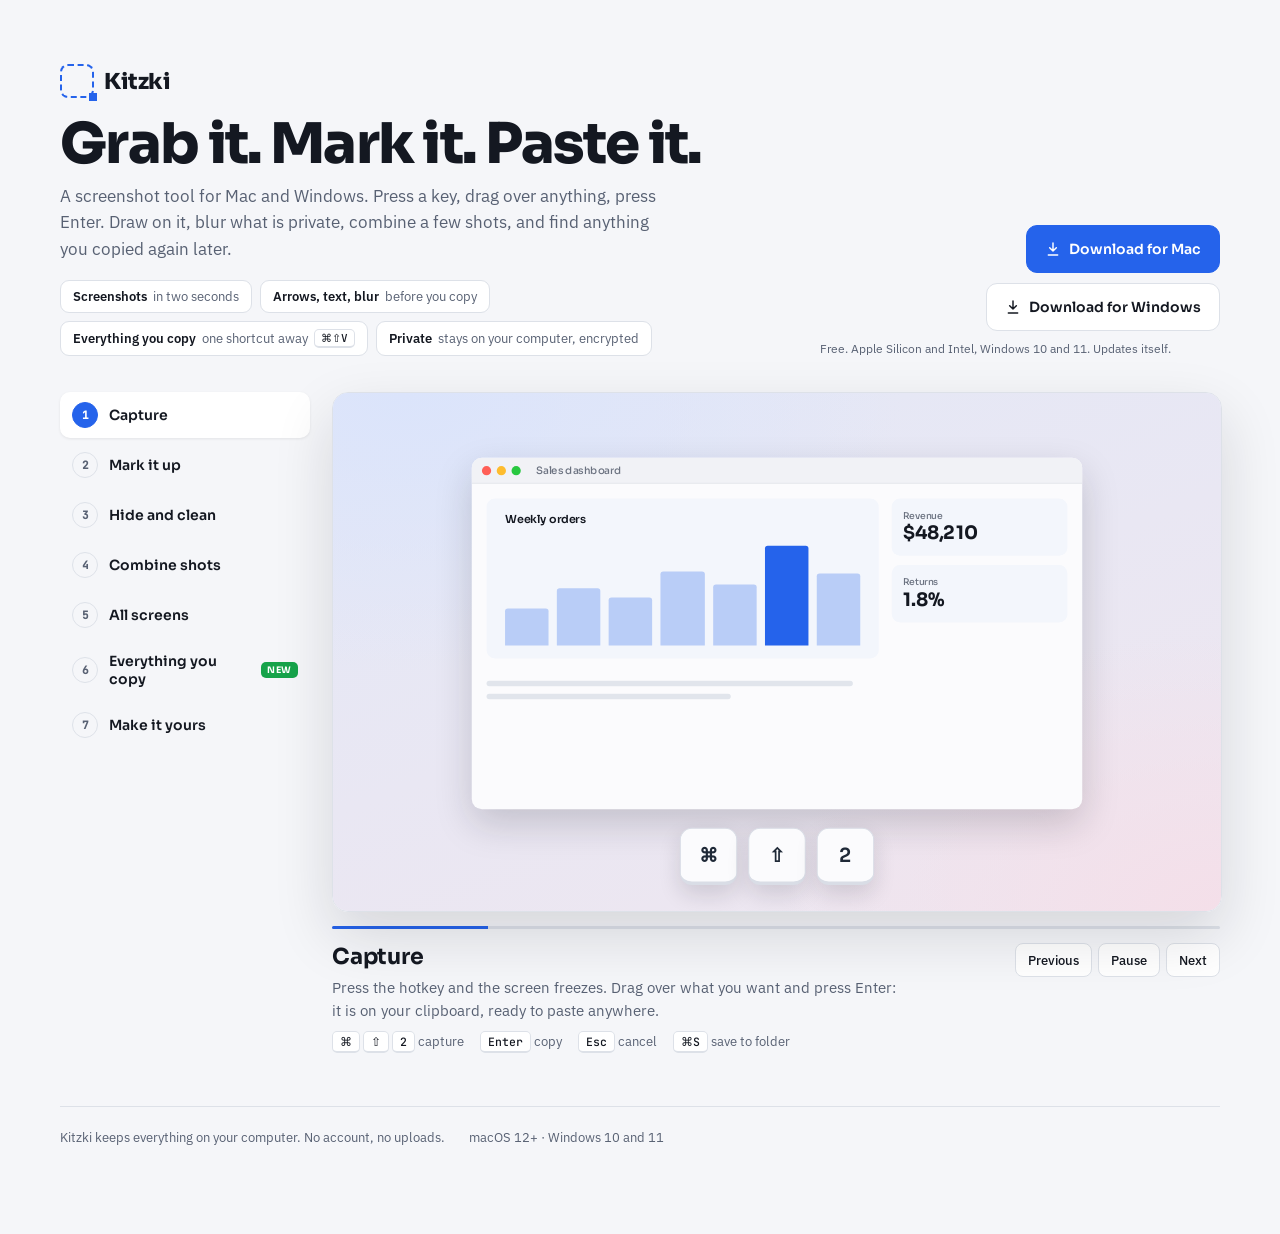
==== docs/index.html @ f32c1382 "Update website" ====
<!doctype html>
<html lang="en">
  <head>
    <meta charset="UTF-8" />
    <meta name="viewport" content="width=device-width, initial-scale=1.0" />
    <title>Kitzki: grab it, mark it, paste it</title>
    <meta name="description" content="Kitzki is a screenshot tool for Mac and Windows: capture, mark up, blur, combine shots, and find anything you copied again." />
    <script type="module" crossorigin src="./assets/index-BuE6RGwB.js"></script>
    <link rel="stylesheet" crossorigin href="./assets/index-BGm9SeFC.css">
  </head>
  <body>


<div class="wrap">
  <div class="closebar app-only"><button type="button" id="close">Close</button></div>
  <section class="hero">
    <div>
      <div class="brand"><i aria-hidden="true"></i>Kitzki</div>
      <h1>Grab it. Mark it. Paste it.</h1>
      <p class="lede">A screenshot tool for Mac and Windows. Press a key, drag over anything, press Enter. Draw on it, blur what is private, combine a few shots, and find anything you copied again later.</p>
      <ul class="highlights">
        <li><b>Screenshots</b> in two seconds</li>
        <li><b>Arrows, text, blur</b> before you copy</li>
        <li><b>Everything you copy</b> one shortcut away <kbd id="hlKeys"></kbd></li>
        <li><b>Private</b> stays on your computer, encrypted</li>
      </ul>
    </div>
    <div class="dl web-only">
      <a class="primary" href="https://github.com/xdarkpandax/kitzki-releases/releases/latest"><svg width="16" height="16" viewBox="0 0 24 24" fill="none" stroke="currentColor" stroke-width="2.2" stroke-linecap="round" stroke-linejoin="round" aria-hidden="true"><path d="M12 3v12M7 10l5 5 5-5M5 21h14"/></svg>Download for Mac</a>
      <a href="https://github.com/xdarkpandax/kitzki-releases/releases/latest"><svg width="16" height="16" viewBox="0 0 24 24" fill="none" stroke="currentColor" stroke-width="2.2" stroke-linecap="round" stroke-linejoin="round" aria-hidden="true"><path d="M12 3v12M7 10l5 5 5-5M5 21h14"/></svg>Download for Windows</a>
      <small>Free. Apple Silicon and Intel, Windows 10 and 11. Updates itself.</small>
    </div>
  </section>

  <div class="whatsnew" id="whatsnew" role="region" aria-label="What's new">
    <span class="badge">NEW</span>
    <p id="whatsnewText"><b>Kitzki now remembers everything you copy.</b> Text, links, images and files are one shortcut away. Watch how below, then try it.</p>
    <button type="button" class="primary" id="tryClips">Try it now</button>
    <button type="button" id="gotIt">Got it</button>
  </div>

  <section class="tour" aria-label="Kitzki tour">
    <nav class="chapters" id="chapters" aria-label="Chapters"></nav>
    <div class="viewer">
      <div class="fit" id="fit" data-w="960" data-h="560"><div class="natural"><div class="stage" id="stage" role="img" aria-label="Animated demonstration"></div></div></div>
      <div class="progress" aria-hidden="true"><i id="prog"></i></div>
      <div class="about">
        <div><h2 id="title"></h2><p id="desc"></p></div>
        <div class="playbar"><button type="button" class="pbtn" id="prev">Previous</button><button type="button" class="pbtn" id="pause">Pause</button><button type="button" class="pbtn" id="next">Next</button></div>
        <div class="keys" id="keys"></div>
      </div>
    </div>
  </section>

  <footer class="foot"><span>Kitzki keeps everything on your computer. No account, no uploads.</span><span>macOS 12+ · Windows 10 and 11</span></footer>
</div>
  </body>
</html>
---- docs/assets/index-BGm9SeFC.css ----
@font-face{font-family:Sora;font-style:normal;font-display:swap;font-weight:500;src:url(./sora-latin-500-normal-01eiPEn0.woff2)format("woff2"),url(./sora-latin-500-normal-w58xtEt9.woff)format("woff")}@font-face{font-family:Sora;font-style:normal;font-display:swap;font-weight:600;src:url(./sora-latin-600-normal-Cdg4DaK0.woff2)format("woff2"),url(./sora-latin-600-normal-1_7fyUAY.woff)format("woff")}@font-face{font-family:Sora;font-style:normal;font-display:swap;font-weight:700;src:url(./sora-latin-700-normal-9waGdLWo.woff2)format("woff2"),url(./sora-latin-700-normal-BKPfQAnC.woff)format("woff")}@font-face{font-family:Sora;font-style:normal;font-display:swap;font-weight:800;src:url(./sora-latin-800-normal-2tKLL3qT.woff2)format("woff2"),url(./sora-latin-800-normal-c3Huklug.woff)format("woff")}@font-face{font-family:IBM Plex Sans;font-style:normal;font-display:swap;font-weight:400;src:url(./ibm-plex-sans-latin-400-normal-CDDApCn2.woff2)format("woff2"),url(./ibm-plex-sans-latin-400-normal-CYLoc0-x.woff)format("woff")}@font-face{font-family:IBM Plex Sans;font-style:normal;font-display:swap;font-weight:500;src:url(./ibm-plex-sans-latin-500-normal-6ng42L7E.woff2)format("woff2"),url(./ibm-plex-sans-latin-500-normal-BgVn5rGT.woff)format("woff")}@font-face{font-family:IBM Plex Sans;font-style:normal;font-display:swap;font-weight:600;src:url(./ibm-plex-sans-latin-600-normal-CuJfVYMP.woff2)format("woff2"),url(./ibm-plex-sans-latin-600-normal-Cu4Hd6ag.woff)format("woff")}@font-face{font-family:JetBrains Mono;font-style:normal;font-display:swap;font-weight:500;src:url(./jetbrains-mono-latin-500-normal-BWZEU5yA.woff2)format("woff2"),url(./jetbrains-mono-latin-500-normal-CJOVTJB7.woff)format("woff")}:root{--bg:#f5f6f9;--ink:#141821;--muted:#586173;--line:#dde1e8;--card:#fff;--acc:#2563eb;--acc-ink:#fff;font-family:IBM Plex Sans,system-ui,sans-serif}@media (prefers-color-scheme:dark){:root:not([data-theme=light]){--bg:#111317;--ink:#eef0f4;--muted:#9aa3b2;--line:#2a2f38;--card:#1a1d23;--acc:#4c8dff;--acc-ink:#0b1020;--lightningcss-light: ;--lightningcss-dark:initial;color-scheme:dark}}:root[data-theme=dark]{--bg:#111317;--ink:#eef0f4;--muted:#9aa3b2;--line:#2a2f38;--card:#1a1d23;--acc:#4c8dff;--acc-ink:#0b1020;--lightningcss-light: ;--lightningcss-dark:initial;color-scheme:dark}body{background:var(--bg);color:var(--ink);padding:0 20px 80px}.wrap{max-width:1160px;margin:0 auto}.hero{grid-template-columns:minmax(0,1fr) minmax(0,400px);align-items:end;gap:24px;padding:56px 0 36px;display:grid}@media (width<=760px){.hero{grid-template-columns:1fr}}.brand{letter-spacing:-.02em;align-items:center;gap:10px;font:800 22px Sora,sans-serif;display:flex}.brand i{border:2.5px dashed var(--acc);border-radius:8px;width:30px;height:30px;position:relative}.brand i:after{content:"";background:var(--acc);width:8px;height:8px;position:absolute;bottom:-5px;right:-5px}h1{letter-spacing:-.03em;text-wrap:balance;margin:18px 0 10px;font:800 clamp(34px,5vw,56px)/1.02 Sora,sans-serif}.lede{max-width:60ch;color:var(--muted);margin:0;font-size:17px;line-height:1.55}.highlights{flex-wrap:wrap;gap:8px;margin:18px 0 0;padding:0;list-style:none;display:flex}.highlights li{background:var(--card);border:1px solid var(--line);color:var(--muted);border-radius:9px;align-items:center;gap:6px;padding:7px 12px;font-size:13px;display:flex}.highlights b{color:var(--ink);font-weight:600}.highlights kbd{border:1px solid var(--line);color:var(--ink);border-bottom-width:2px;border-radius:5px;padding:1px 6px;font:500 11px JetBrains Mono,monospace}.dl{flex-wrap:wrap;justify-content:flex-end;gap:10px;display:flex}@media (width<=760px){.dl{justify-content:flex-start}}.dl a{border:1px solid var(--line);height:46px;color:var(--ink);background:var(--card);border-radius:11px;align-items:center;gap:8px;padding:0 18px;font:600 14px Sora,sans-serif;text-decoration:none;display:flex}.dl a.primary{background:var(--acc);border-color:var(--acc);color:var(--acc-ink)}.dl a:focus-visible,.chap:focus-visible,.pbtn:focus-visible{outline:3px solid var(--acc);outline-offset:2px}.dl small{width:100%;color:var(--muted);font-size:12px;display:block}.tour{grid-template-columns:250px minmax(0,1fr);align-items:start;gap:22px;display:grid}@media (width<=860px){.tour{grid-template-columns:1fr}}.chapters{flex-direction:column;gap:4px;display:flex;position:sticky;top:16px}@media (width<=860px){.chapters{flex-direction:row;padding-bottom:4px;position:static;overflow-x:auto}}.chap{color:var(--ink);text-align:left;cursor:pointer;background:0 0;border:0;border-radius:10px;flex-shrink:0;align-items:center;gap:11px;padding:10px 12px;font:600 14px Sora,sans-serif;display:flex}.chap .n{border:1px solid var(--line);width:24px;height:24px;color:var(--muted);border-radius:50%;flex-shrink:0;justify-content:center;align-items:center;font:600 11px JetBrains Mono,monospace;display:flex}.chap[aria-current=true]{background:var(--card);box-shadow:0 1px 3px #00000014}.chap[aria-current=true] .n{background:var(--acc);border-color:var(--acc);color:var(--acc-ink)}.chap .new{letter-spacing:.06em;color:#fff;background:#16a34a;border-radius:5px;margin-left:auto;padding:2px 6px;font:700 9px Sora,sans-serif}.viewer{flex-direction:column;gap:14px;min-width:0;display:flex}.fit{border:1px solid var(--line);border-radius:16px;width:100%;position:relative;overflow:hidden;box-shadow:0 24px 60px #14182124}.natural{transform-origin:0 0;position:absolute;top:0;left:0}.natural *{box-sizing:border-box}.about{grid-template-columns:minmax(0,1fr) auto;align-items:start;gap:10px 20px;display:grid}.about h2{letter-spacing:-.01em;margin:0;font:700 22px Sora,sans-serif}.about p{color:var(--muted);max-width:64ch;margin:6px 0 0;font-size:15px;line-height:1.55}.about .keys{color:var(--muted);flex-wrap:wrap;grid-column:1/-1;gap:8px 16px;font-size:13px;display:flex}.about kbd{border:1px solid var(--line);background:var(--card);color:var(--ink);border-bottom-width:2px;border-radius:5px;padding:2px 7px;font:500 11.5px JetBrains Mono,monospace}.playbar{gap:6px;display:flex}.pbtn{border:1px solid var(--line);background:var(--card);height:34px;color:var(--ink);cursor:pointer;border-radius:8px;padding:0 12px;font:500 13px IBM Plex Sans,sans-serif}.progress{background:var(--line);border-radius:2px;height:3px;overflow:hidden}.progress i{background:var(--acc);width:0;height:100%;display:block}.foot{border-top:1px solid var(--line);color:var(--muted);flex-wrap:wrap;gap:8px 24px;margin-top:56px;padding-top:22px;font-size:13px;display:flex}.stage{color:#141821;background:radial-gradient(900px 500px at 8% 0,#dbe4fb,#0000 60%),radial-gradient(800px 500px at 100% 100%,#f4dfe9,#0000 60%),linear-gradient(160deg,#e3e8f7,#efe6ef);width:960px;height:560px;font-family:Sora,sans-serif;position:relative;overflow:hidden}.cap{color:#fff;white-space:nowrap;opacity:0;z-index:60;background:#141821d6;border-radius:18px;align-items:center;gap:7px;padding:8px 16px;font:500 13.5px Sora,sans-serif;transition:opacity .3s,transform .3s;display:flex;position:absolute;top:18px;left:50%;transform:translate(-50%,-6px)}.cap.on{opacity:1;transform:translate(-50%)}.cap kbd{background:#ffffff29;border:1px solid #ffffff40;border-radius:5px;padding:2px 7px;font:600 11.5px Sora,sans-serif}.el{transition:opacity .35s,transform .45s cubic-bezier(.2,.9,.2,1),left .6s cubic-bezier(.3,.1,.2,1),top .6s cubic-bezier(.3,.1,.2,1),width .6s cubic-bezier(.3,.1,.2,1),height .6s cubic-bezier(.3,.1,.2,1),background .4s,filter .4s;position:absolute}.hidden{opacity:0;pointer-events:none}.win{background:#fbfbfd;border-radius:11px;overflow:hidden;box-shadow:0 16px 40px #1418212e}.win .tb{color:#6b7280;background:#f1f2f6;border-bottom:1px solid #e4e6ec;align-items:center;gap:6px;height:28px;padding:0 11px;font:500 11px Sora,sans-serif;display:flex}.win .tb i{border-radius:50%;width:10px;height:10px}.dim{background:#12161f6b;inset:0}.sel{border:1.5px solid #fff;box-shadow:0 0 0 9999px #12161f6b}.sel .rd{color:#fff;white-space:nowrap;background:#000000bf;border-radius:4px;margin-bottom:5px;padding:2px 6px;font:500 10.5px JetBrains Mono,monospace;position:absolute;bottom:100%;left:-1px}.tools{background:#1f1f1f;border-radius:8px;gap:2px;padding:4px;display:flex;box-shadow:0 6px 18px #00000059}.tools b{color:#e8e8e8;border-radius:5px;justify-content:center;align-items:center;width:26px;height:26px;display:flex}.tools b.on{color:#fff;background:#0a84ff}.tools b.add{color:#fff;background:#0a84ff;gap:4px;width:auto;padding:0 8px;font:600 10.5px Sora,sans-serif}.tools .sp{background:#3a3a3a;width:1px;margin:4px 3px}.keycaps{gap:12px;display:flex}.keycaps span{color:#1f2937;background:#fbfbfd;border:1px solid #d9dde6;border-bottom-width:4px;border-radius:13px;justify-content:center;align-items:center;min-width:62px;height:62px;padding:0 14px;font:600 21px Sora,sans-serif;transition:transform .12s,border-bottom-width .12s;display:flex;box-shadow:0 10px 24px #14182124}.keycaps.down span{border-bottom-width:1px;transform:translateY(3px)}.toast{color:#fff;white-space:nowrap;background:#141821;border-radius:9px;padding:8px 14px;font:500 12px Sora,sans-serif}.cursor{z-index:70;filter:drop-shadow(0 2px 3px #0000004d);width:22px;height:22px;transition:opacity .2s,left .7s cubic-bezier(.3,.1,.2,1),top .7s cubic-bezier(.3,.1,.2,1)}.ripple{opacity:0;z-index:69;border:2px solid #2563eb;border-radius:50%;width:36px;height:36px;margin:-18px 0 0 -18px}.ripple.go{animation:.5s ease-out ripple}@keyframes ripple{0%{opacity:.8;transform:scale(.3)}to{opacity:0;transform:scale(1.6)}}.bar{color:#4a5261;white-space:nowrap;background:#fffffff7;border-radius:10px;align-items:center;gap:6px;padding:5px 5px 5px 11px;font:500 11px Sora,sans-serif;display:flex;box-shadow:0 8px 22px #00000038}.bar u{color:#141821;background:#fff;border:1px solid #c9cfd9;border-radius:7px;align-items:center;gap:5px;height:26px;padding:0 9px;font-weight:600;text-decoration:none;display:flex}.bar kbd{background:#f1f3f7;border:1px solid #c9cfd9;border-radius:3px;padding:1px 4px;font:500 9.5px JetBrains Mono,monospace}.draw{stroke-dasharray:400;stroke-dashoffset:400px;transition:stroke-dashoffset .8s ease-out}.draw.on{stroke-dashoffset:0}.checker{background:repeating-conic-gradient(#e7e9ee 0 25%,#f7f8fa 0 50%) 0 0/14px 14px}.chart{align-items:flex-end;gap:9px;height:120px;padding:0 20px;display:flex}.chart i{background:#b9cdf7;border-radius:3px 3px 0 0;flex:1}.chart i.hi{background:#2563eb}.line{background:#e1e5ec;border-radius:3px;height:6px;margin:8px 16px}.mon{background:#2b2d33;border-radius:10px;padding:8px}.mon .scr{background:linear-gradient(160deg,#c9d8ee,#e9e2d6);border-radius:2px;width:100%;height:100%;position:relative;overflow:hidden}.frame{opacity:0;border:2px dashed #2563eb;transition:opacity .2s;position:absolute;inset:0}.frame.on{opacity:1}.label{color:#fff;white-space:nowrap;background:#2563eb;border-radius:3px;padding:3px 7px;font:700 10px JetBrains Mono,monospace}.panel{background:#f6f7faf5;border:1px solid #1418211a;border-radius:14px;gap:10px;padding:14px;display:flex;overflow:hidden;box-shadow:0 -6px 26px #14182124}.clip{background:#fff;border:1px solid #dde1e8;border-radius:10px;flex-direction:column;flex-shrink:0;width:150px;height:130px;transition:transform .15s,box-shadow .15s,border-color .15s;display:flex;overflow:hidden}.clip.hot{border-color:#2563eb;transform:translateY(-3px);box-shadow:0 0 0 2px #2563eb}.clip .h{color:#fff;align-items:center;height:24px;padding:0 8px;font:600 9.5px Sora,sans-serif;display:flex}.clip .h em{opacity:.85;margin-left:auto;font-style:normal;font-weight:500}.clip .c{color:#141821;flex:1;padding:8px 9px;font:500 10.5px/1.45 Sora,sans-serif;overflow:hidden}.copied{color:#fff;white-space:nowrap;background:#141821;border-radius:7px;padding:4px 9px;font:600 11px Sora,sans-serif}.hl{background:#2563eb38;border-radius:3px;transition:background .3s}.fly{transition:left .7s cubic-bezier(.4,.1,.2,1),top .7s cubic-bezier(.4,.1,.2,1),transform .7s,opacity .4s}.stack{color:#141821;background:#fff;border-radius:12px;align-items:center;gap:10px;padding:10px 14px;font:500 12px Sora,sans-serif;display:flex;box-shadow:0 12px 30px #14182129}.stack b{color:#2563eb;text-align:center;min-width:18px;font:700 18px Sora,sans-serif}.setwin{color:#141821;background:#fff;border-radius:12px;flex-direction:column;gap:12px;padding:18px 20px;font:500 12.5px -apple-system,Segoe UI,sans-serif;display:flex;box-shadow:0 16px 40px #14182129}.setwin h4{letter-spacing:.07em;text-transform:uppercase;color:#6b7280;margin:0;font-size:10px}.setwin .r{grid-template-columns:150px 1fr;align-items:center;gap:10px;display:grid}.setwin .hk{text-align:center;border:1px solid #d7dbe3;border-radius:7px;justify-self:start;min-width:120px;padding:5px 12px;font-weight:600;transition:border-color .2s,color .2s}.setwin .hk.rec{color:#2563eb;border-color:#2563eb}.setwin .tg{background:#d1d5db;border-radius:10px;justify-self:start;width:34px;height:20px;transition:background .25s;position:relative}.setwin .tg:after{content:"";background:#fff;border-radius:50%;width:16px;height:16px;transition:left .25s;position:absolute;top:2px;left:2px}.setwin .tg.on{background:#2563eb}.setwin .tg.on:after{left:16px}@media (prefers-reduced-motion:reduce){.el,.cap,.draw,.cursor{transition:none}.ripple.go{animation:none}}.app-only{display:none}.in-app .app-only{display:flex}.in-app .web-only{display:none}.in-app .hero{padding-top:28px}.whatsnew{background:var(--card);border:1px solid var(--line);border-radius:12px;flex-wrap:wrap;align-items:center;gap:14px;margin-top:22px;padding:14px 16px;display:none;box-shadow:0 1px 3px #0000000f}.whatsnew.on{display:flex}.whatsnew .badge{letter-spacing:.06em;color:#fff;background:#16a34a;border-radius:5px;padding:3px 7px;font:700 10px Sora,sans-serif}.whatsnew p{min-width:240px;color:var(--muted);flex:1;margin:0;font-size:14px;line-height:1.5}.whatsnew p b{color:var(--ink)}.whatsnew button{border:1px solid var(--line);background:var(--card);height:36px;color:var(--ink);cursor:pointer;border-radius:9px;padding:0 14px;font:600 13px Sora,sans-serif}.whatsnew button.primary{background:var(--acc);border-color:var(--acc);color:var(--acc-ink)}.whatsnew button:focus-visible{outline:3px solid var(--acc);outline-offset:2px}.closebar{justify-content:flex-end}.closebar button{border:1px solid var(--line);background:var(--card);height:36px;color:var(--ink);cursor:pointer;border-radius:9px;padding:0 16px;font:600 13px Sora,sans-serif}
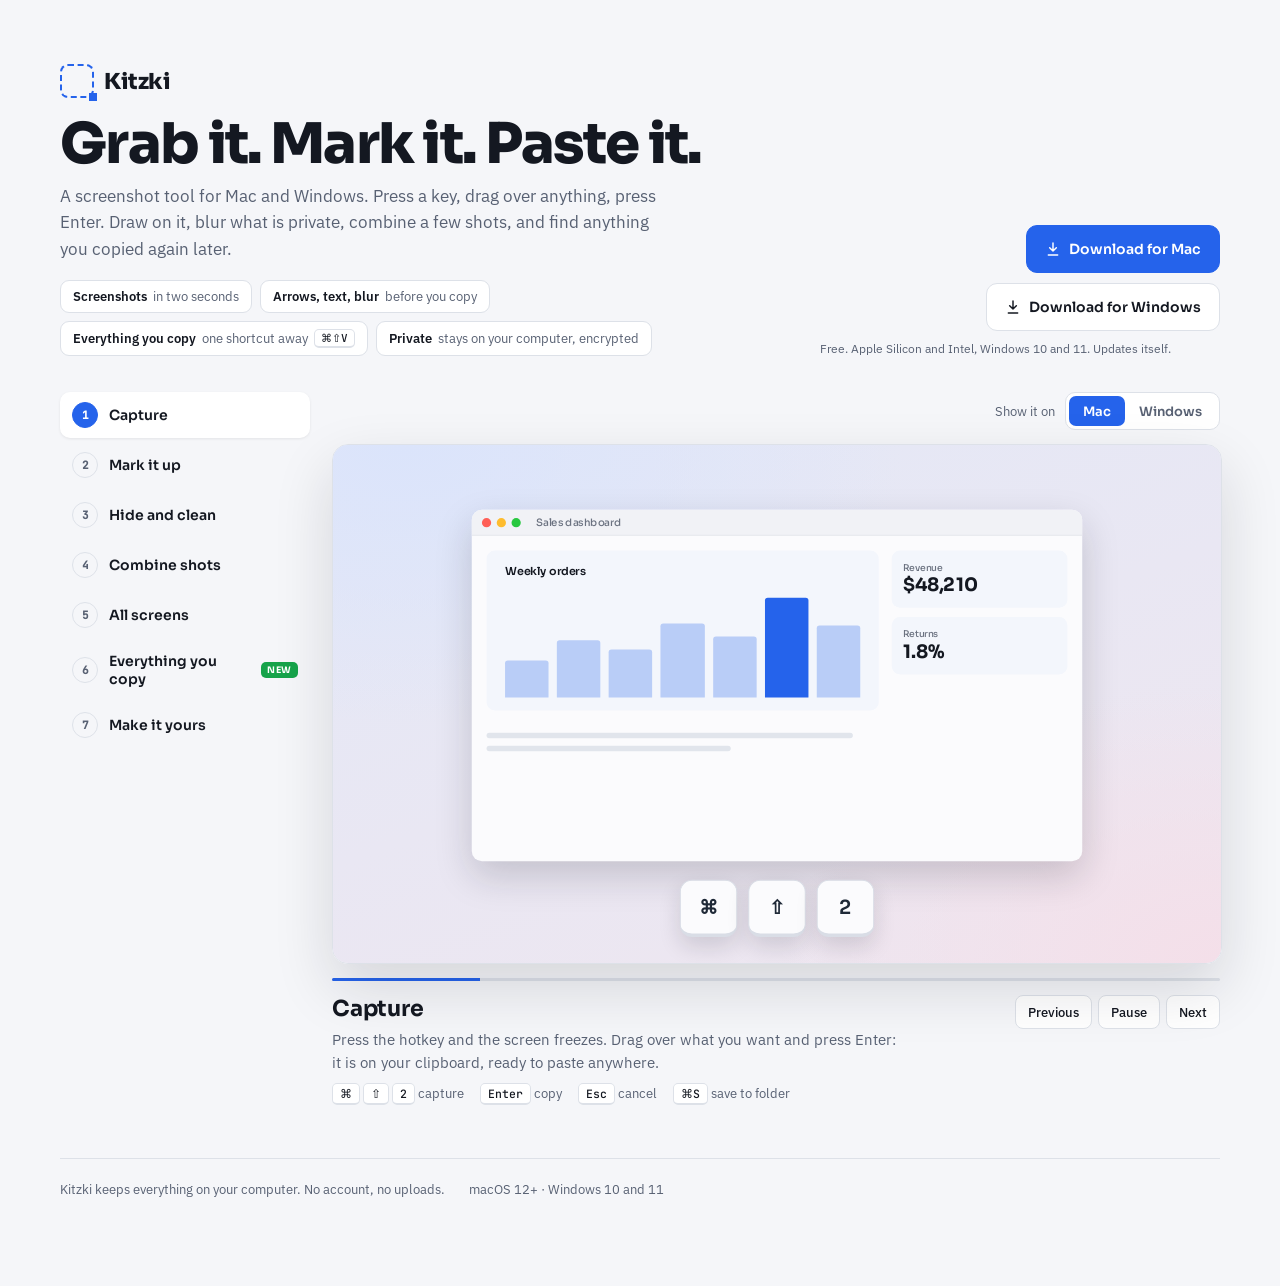
==== commit 56d59e88: "Update website" ====
--- a/docs/index.html
+++ b/docs/index.html
@@ -5,8 +5,8 @@
     <meta name="viewport" content="width=device-width, initial-scale=1.0" />
     <title>Kitzki: grab it, mark it, paste it</title>
     <meta name="description" content="Kitzki is a screenshot tool for Mac and Windows: capture, mark up, blur, combine shots, and find anything you copied again." />
-    <script type="module" crossorigin src="./assets/index-BuE6RGwB.js"></script>
-    <link rel="stylesheet" crossorigin href="./assets/index-BGm9SeFC.css">
+    <script type="module" crossorigin src="./assets/index-BVCF8UlT.js"></script>
+    <link rel="stylesheet" crossorigin href="./assets/index-CvVbhqJQ.css">
   </head>
   <body>
 
@@ -26,8 +26,8 @@
       </ul>
     </div>
     <div class="dl web-only">
-      <a class="primary" href="https://github.com/xdarkpandax/kitzki-releases/releases/latest"><svg width="16" height="16" viewBox="0 0 24 24" fill="none" stroke="currentColor" stroke-width="2.2" stroke-linecap="round" stroke-linejoin="round" aria-hidden="true"><path d="M12 3v12M7 10l5 5 5-5M5 21h14"/></svg>Download for Mac</a>
-      <a href="https://github.com/xdarkpandax/kitzki-releases/releases/latest"><svg width="16" height="16" viewBox="0 0 24 24" fill="none" stroke="currentColor" stroke-width="2.2" stroke-linecap="round" stroke-linejoin="round" aria-hidden="true"><path d="M12 3v12M7 10l5 5 5-5M5 21h14"/></svg>Download for Windows</a>
+      <a class="primary" data-os="mac" href="https://github.com/xdarkpandax/kitzki-releases/releases/latest"><svg width="16" height="16" viewBox="0 0 24 24" fill="none" stroke="currentColor" stroke-width="2.2" stroke-linecap="round" stroke-linejoin="round" aria-hidden="true"><path d="M12 3v12M7 10l5 5 5-5M5 21h14"/></svg>Download for Mac</a>
+      <a data-os="win" href="https://github.com/xdarkpandax/kitzki-releases/releases/latest"><svg width="16" height="16" viewBox="0 0 24 24" fill="none" stroke="currentColor" stroke-width="2.2" stroke-linecap="round" stroke-linejoin="round" aria-hidden="true"><path d="M12 3v12M7 10l5 5 5-5M5 21h14"/></svg>Download for Windows</a>
       <small>Free. Apple Silicon and Intel, Windows 10 and 11. Updates itself.</small>
     </div>
   </section>
@@ -42,6 +42,7 @@
   <section class="tour" aria-label="Kitzki tour">
     <nav class="chapters" id="chapters" aria-label="Chapters"></nav>
     <div class="viewer">
+      <div class="osbar"><span>Show it on</span><div class="seg" id="os" role="radiogroup" aria-label="Show shortcuts for"><button type="button" role="radio" data-os="mac">Mac</button><button type="button" role="radio" data-os="win">Windows</button></div></div>
       <div class="fit" id="fit" data-w="960" data-h="560"><div class="natural"><div class="stage" id="stage" role="img" aria-label="Animated demonstration"></div></div></div>
       <div class="progress" aria-hidden="true"><i id="prog"></i></div>
       <div class="about">
--- a/docs/assets/index-CvVbhqJQ.css
+++ b/docs/assets/index-CvVbhqJQ.css
@@ -0,0 +1 @@
+@font-face{font-family:Sora;font-style:normal;font-display:swap;font-weight:500;src:url(./sora-latin-500-normal-01eiPEn0.woff2)format("woff2"),url(./sora-latin-500-normal-w58xtEt9.woff)format("woff")}@font-face{font-family:Sora;font-style:normal;font-display:swap;font-weight:600;src:url(./sora-latin-600-normal-Cdg4DaK0.woff2)format("woff2"),url(./sora-latin-600-normal-1_7fyUAY.woff)format("woff")}@font-face{font-family:Sora;font-style:normal;font-display:swap;font-weight:700;src:url(./sora-latin-700-normal-9waGdLWo.woff2)format("woff2"),url(./sora-latin-700-normal-BKPfQAnC.woff)format("woff")}@font-face{font-family:Sora;font-style:normal;font-display:swap;font-weight:800;src:url(./sora-latin-800-normal-2tKLL3qT.woff2)format("woff2"),url(./sora-latin-800-normal-c3Huklug.woff)format("woff")}@font-face{font-family:IBM Plex Sans;font-style:normal;font-display:swap;font-weight:400;src:url(./ibm-plex-sans-latin-400-normal-CDDApCn2.woff2)format("woff2"),url(./ibm-plex-sans-latin-400-normal-CYLoc0-x.woff)format("woff")}@font-face{font-family:IBM Plex Sans;font-style:normal;font-display:swap;font-weight:500;src:url(./ibm-plex-sans-latin-500-normal-6ng42L7E.woff2)format("woff2"),url(./ibm-plex-sans-latin-500-normal-BgVn5rGT.woff)format("woff")}@font-face{font-family:IBM Plex Sans;font-style:normal;font-display:swap;font-weight:600;src:url(./ibm-plex-sans-latin-600-normal-CuJfVYMP.woff2)format("woff2"),url(./ibm-plex-sans-latin-600-normal-Cu4Hd6ag.woff)format("woff")}@font-face{font-family:JetBrains Mono;font-style:normal;font-display:swap;font-weight:500;src:url(./jetbrains-mono-latin-500-normal-BWZEU5yA.woff2)format("woff2"),url(./jetbrains-mono-latin-500-normal-CJOVTJB7.woff)format("woff")}:root{--bg:#f5f6f9;--ink:#141821;--muted:#586173;--line:#dde1e8;--card:#fff;--acc:#2563eb;--acc-ink:#fff;font-family:IBM Plex Sans,system-ui,sans-serif}@media (prefers-color-scheme:dark){:root:not([data-theme=light]){--bg:#111317;--ink:#eef0f4;--muted:#9aa3b2;--line:#2a2f38;--card:#1a1d23;--acc:#4c8dff;--acc-ink:#0b1020;--lightningcss-light: ;--lightningcss-dark:initial;color-scheme:dark}}:root[data-theme=dark]{--bg:#111317;--ink:#eef0f4;--muted:#9aa3b2;--line:#2a2f38;--card:#1a1d23;--acc:#4c8dff;--acc-ink:#0b1020;--lightningcss-light: ;--lightningcss-dark:initial;color-scheme:dark}body{background:var(--bg);color:var(--ink);padding:0 20px 80px}.wrap{max-width:1160px;margin:0 auto}.hero{grid-template-columns:minmax(0,1fr) minmax(0,400px);align-items:end;gap:24px;padding:56px 0 36px;display:grid}@media (width<=760px){.hero{grid-template-columns:1fr}}.brand{letter-spacing:-.02em;align-items:center;gap:10px;font:800 22px Sora,sans-serif;display:flex}.brand i{border:2.5px dashed var(--acc);border-radius:8px;width:30px;height:30px;position:relative}.brand i:after{content:"";background:var(--acc);width:8px;height:8px;position:absolute;bottom:-5px;right:-5px}h1{letter-spacing:-.03em;text-wrap:balance;margin:18px 0 10px;font:800 clamp(34px,5vw,56px)/1.02 Sora,sans-serif}.lede{max-width:60ch;color:var(--muted);margin:0;font-size:17px;line-height:1.55}.highlights{flex-wrap:wrap;gap:8px;margin:18px 0 0;padding:0;list-style:none;display:flex}.highlights li{background:var(--card);border:1px solid var(--line);color:var(--muted);border-radius:9px;align-items:center;gap:6px;padding:7px 12px;font-size:13px;display:flex}.highlights b{color:var(--ink);font-weight:600}.highlights kbd{border:1px solid var(--line);color:var(--ink);border-bottom-width:2px;border-radius:5px;padding:1px 6px;font:500 11px JetBrains Mono,monospace}.dl{flex-wrap:wrap;justify-content:flex-end;gap:10px;display:flex}@media (width<=760px){.dl{justify-content:flex-start}}.dl a{border:1px solid var(--line);height:46px;color:var(--ink);background:var(--card);border-radius:11px;align-items:center;gap:8px;padding:0 18px;font:600 14px Sora,sans-serif;text-decoration:none;display:flex}.dl a.primary{background:var(--acc);border-color:var(--acc);color:var(--acc-ink)}.dl a:focus-visible,.chap:focus-visible,.pbtn:focus-visible{outline:3px solid var(--acc);outline-offset:2px}.dl small{width:100%;color:var(--muted);font-size:12px;display:block}.tour{grid-template-columns:250px minmax(0,1fr);align-items:start;gap:22px;display:grid}@media (width<=860px){.tour{grid-template-columns:1fr}}.chapters{flex-direction:column;gap:4px;display:flex;position:sticky;top:16px}@media (width<=860px){.chapters{flex-direction:row;padding-bottom:4px;position:static;overflow-x:auto}}.chap{color:var(--ink);text-align:left;cursor:pointer;background:0 0;border:0;border-radius:10px;flex-shrink:0;align-items:center;gap:11px;padding:10px 12px;font:600 14px Sora,sans-serif;display:flex}.chap .n{border:1px solid var(--line);width:24px;height:24px;color:var(--muted);border-radius:50%;flex-shrink:0;justify-content:center;align-items:center;font:600 11px JetBrains Mono,monospace;display:flex}.chap[aria-current=true]{background:var(--card);box-shadow:0 1px 3px #00000014}.chap[aria-current=true] .n{background:var(--acc);border-color:var(--acc);color:var(--acc-ink)}.chap .new{letter-spacing:.06em;color:#fff;background:#16a34a;border-radius:5px;margin-left:auto;padding:2px 6px;font:700 9px Sora,sans-serif}.viewer{flex-direction:column;gap:14px;min-width:0;display:flex}.osbar{color:var(--muted);justify-content:flex-end;align-items:center;gap:10px;font-size:13px;display:flex}.seg{background:var(--card);border:1px solid var(--line);border-radius:10px;padding:3px;display:inline-flex}.seg button{height:30px;color:var(--muted);cursor:pointer;background:0 0;border:0;border-radius:7px;padding:0 14px;font:600 13px Sora,sans-serif}.seg button[aria-checked=true]{background:var(--acc);color:var(--acc-ink)}.seg button:focus-visible{outline:3px solid var(--acc);outline-offset:2px}.stage.win-os .win .tb i{display:none}.stage.win-os .win .tb:after{content:"– ▢ ✕";color:#6b7280;letter-spacing:1px;margin-left:auto;font-size:11px}.fit{border:1px solid var(--line);border-radius:16px;width:100%;position:relative;overflow:hidden;box-shadow:0 24px 60px #14182124}.natural{transform-origin:0 0;position:absolute;top:0;left:0}.natural *{box-sizing:border-box}.about{grid-template-columns:minmax(0,1fr) auto;align-items:start;gap:10px 20px;display:grid}.about h2{letter-spacing:-.01em;margin:0;font:700 22px Sora,sans-serif}.about p{color:var(--muted);max-width:64ch;margin:6px 0 0;font-size:15px;line-height:1.55}.about .keys{color:var(--muted);flex-wrap:wrap;grid-column:1/-1;gap:8px 16px;font-size:13px;display:flex}.about kbd{border:1px solid var(--line);background:var(--card);color:var(--ink);border-bottom-width:2px;border-radius:5px;padding:2px 7px;font:500 11.5px JetBrains Mono,monospace}.playbar{gap:6px;display:flex}.pbtn{border:1px solid var(--line);background:var(--card);height:34px;color:var(--ink);cursor:pointer;border-radius:8px;padding:0 12px;font:500 13px IBM Plex Sans,sans-serif}.progress{background:var(--line);border-radius:2px;height:3px;overflow:hidden}.progress i{background:var(--acc);width:0;height:100%;display:block}.foot{border-top:1px solid var(--line);color:var(--muted);flex-wrap:wrap;gap:8px 24px;margin-top:56px;padding-top:22px;font-size:13px;display:flex}.stage{color:#141821;background:radial-gradient(900px 500px at 8% 0,#dbe4fb,#0000 60%),radial-gradient(800px 500px at 100% 100%,#f4dfe9,#0000 60%),linear-gradient(160deg,#e3e8f7,#efe6ef);width:960px;height:560px;font-family:Sora,sans-serif;position:relative;overflow:hidden}.cap{color:#fff;white-space:nowrap;opacity:0;z-index:60;background:#141821d6;border-radius:18px;align-items:center;gap:7px;padding:8px 16px;font:500 13.5px Sora,sans-serif;transition:opacity .3s,transform .3s;display:flex;position:absolute;top:18px;left:50%;transform:translate(-50%,-6px)}.cap.on{opacity:1;transform:translate(-50%)}.cap kbd{background:#ffffff29;border:1px solid #ffffff40;border-radius:5px;padding:2px 7px;font:600 11.5px Sora,sans-serif}.el{transition:opacity .35s,transform .45s cubic-bezier(.2,.9,.2,1),left .6s cubic-bezier(.3,.1,.2,1),top .6s cubic-bezier(.3,.1,.2,1),width .6s cubic-bezier(.3,.1,.2,1),height .6s cubic-bezier(.3,.1,.2,1),background .4s,filter .4s;position:absolute}.hidden{opacity:0;pointer-events:none}.win{background:#fbfbfd;border-radius:11px;overflow:hidden;box-shadow:0 16px 40px #1418212e}.win .tb{color:#6b7280;background:#f1f2f6;border-bottom:1px solid #e4e6ec;align-items:center;gap:6px;height:28px;padding:0 11px;font:500 11px Sora,sans-serif;display:flex}.win .tb i{border-radius:50%;width:10px;height:10px}.dim{background:#12161f6b;inset:0}.sel{border:1.5px solid #fff;box-shadow:0 0 0 9999px #12161f6b}.sel .rd{color:#fff;white-space:nowrap;background:#000000bf;border-radius:4px;margin-bottom:5px;padding:2px 6px;font:500 10.5px JetBrains Mono,monospace;position:absolute;bottom:100%;left:-1px}.tools{background:#1f1f1f;border-radius:8px;gap:2px;padding:4px;display:flex;box-shadow:0 6px 18px #00000059}.tools b{color:#e8e8e8;border-radius:5px;justify-content:center;align-items:center;width:26px;height:26px;display:flex}.tools b.on{color:#fff;background:#0a84ff}.tools b.add{color:#fff;background:#0a84ff;gap:4px;width:auto;padding:0 8px;font:600 10.5px Sora,sans-serif}.tools .sp{background:#3a3a3a;width:1px;margin:4px 3px}.keycaps{gap:12px;display:flex}.keycaps span{color:#1f2937;background:#fbfbfd;border:1px solid #d9dde6;border-bottom-width:4px;border-radius:13px;justify-content:center;align-items:center;min-width:62px;height:62px;padding:0 14px;font:600 21px Sora,sans-serif;transition:transform .12s,border-bottom-width .12s;display:flex;box-shadow:0 10px 24px #14182124}.keycaps.down span{border-bottom-width:1px;transform:translateY(3px)}.toast{color:#fff;white-space:nowrap;background:#141821;border-radius:9px;padding:8px 14px;font:500 12px Sora,sans-serif}.cursor{z-index:70;filter:drop-shadow(0 2px 3px #0000004d);width:22px;height:22px;transition:opacity .2s,left .7s cubic-bezier(.3,.1,.2,1),top .7s cubic-bezier(.3,.1,.2,1)}.ripple{opacity:0;z-index:69;border:2px solid #2563eb;border-radius:50%;width:36px;height:36px;margin:-18px 0 0 -18px}.ripple.go{animation:.5s ease-out ripple}@keyframes ripple{0%{opacity:.8;transform:scale(.3)}to{opacity:0;transform:scale(1.6)}}.bar{color:#4a5261;white-space:nowrap;background:#fffffff7;border-radius:10px;align-items:center;gap:6px;padding:5px 5px 5px 11px;font:500 11px Sora,sans-serif;display:flex;box-shadow:0 8px 22px #00000038}.bar u{color:#141821;background:#fff;border:1px solid #c9cfd9;border-radius:7px;align-items:center;gap:5px;height:26px;padding:0 9px;font-weight:600;text-decoration:none;display:flex}.bar kbd{background:#f1f3f7;border:1px solid #c9cfd9;border-radius:3px;padding:1px 4px;font:500 9.5px JetBrains Mono,monospace}.draw{stroke-dasharray:400;stroke-dashoffset:400px;transition:stroke-dashoffset .8s ease-out}.draw.on{stroke-dashoffset:0}.checker{background:repeating-conic-gradient(#e7e9ee 0 25%,#f7f8fa 0 50%) 0 0/14px 14px}.chart{align-items:flex-end;gap:9px;height:120px;padding:0 20px;display:flex}.chart i{background:#b9cdf7;border-radius:3px 3px 0 0;flex:1}.chart i.hi{background:#2563eb}.line{background:#e1e5ec;border-radius:3px;height:6px;margin:8px 16px}.mon{background:#2b2d33;border-radius:10px;padding:8px}.mon .scr{background:linear-gradient(160deg,#c9d8ee,#e9e2d6);border-radius:2px;width:100%;height:100%;position:relative;overflow:hidden}.frame{opacity:0;border:2px dashed #2563eb;transition:opacity .2s;position:absolute;inset:0}.frame.on{opacity:1}.label{color:#fff;white-space:nowrap;background:#2563eb;border-radius:3px;padding:3px 7px;font:700 10px JetBrains Mono,monospace}.panel{background:#f6f7faf5;border:1px solid #1418211a;border-radius:14px;gap:10px;padding:14px;display:flex;overflow:hidden;box-shadow:0 -6px 26px #14182124}.clip{background:#fff;border:1px solid #dde1e8;border-radius:10px;flex-direction:column;flex-shrink:0;width:150px;height:130px;transition:transform .15s,box-shadow .15s,border-color .15s;display:flex;overflow:hidden}.clip.hot{border-color:#2563eb;transform:translateY(-3px);box-shadow:0 0 0 2px #2563eb}.clip .h{color:#fff;align-items:center;height:24px;padding:0 8px;font:600 9.5px Sora,sans-serif;display:flex}.clip .h em{opacity:.85;margin-left:auto;font-style:normal;font-weight:500}.clip .c{color:#141821;flex:1;padding:8px 9px;font:500 10.5px/1.45 Sora,sans-serif;overflow:hidden}.copied{color:#fff;white-space:nowrap;background:#141821;border-radius:7px;padding:4px 9px;font:600 11px Sora,sans-serif}.hl{background:#2563eb38;border-radius:3px;transition:background .3s}.fly{transition:left .7s cubic-bezier(.4,.1,.2,1),top .7s cubic-bezier(.4,.1,.2,1),transform .7s,opacity .4s}.stack{color:#141821;background:#fff;border-radius:12px;align-items:center;gap:10px;padding:10px 14px;font:500 12px Sora,sans-serif;display:flex;box-shadow:0 12px 30px #14182129}.stack b{color:#2563eb;text-align:center;min-width:18px;font:700 18px Sora,sans-serif}.setwin{color:#141821;background:#fff;border-radius:12px;flex-direction:column;gap:12px;padding:18px 20px;font:500 12.5px -apple-system,Segoe UI,sans-serif;display:flex;box-shadow:0 16px 40px #14182129}.setwin h4{letter-spacing:.07em;text-transform:uppercase;color:#6b7280;margin:0;font-size:10px}.setwin .r{grid-template-columns:150px 1fr;align-items:center;gap:10px;display:grid}.setwin .hk{text-align:center;border:1px solid #d7dbe3;border-radius:7px;justify-self:start;min-width:120px;padding:5px 12px;font-weight:600;transition:border-color .2s,color .2s}.setwin .hk.rec{color:#2563eb;border-color:#2563eb}.setwin .tg{background:#d1d5db;border-radius:10px;justify-self:start;width:34px;height:20px;transition:background .25s;position:relative}.setwin .tg:after{content:"";background:#fff;border-radius:50%;width:16px;height:16px;transition:left .25s;position:absolute;top:2px;left:2px}.setwin .tg.on{background:#2563eb}.setwin .tg.on:after{left:16px}@media (prefers-reduced-motion:reduce){.el,.cap,.draw,.cursor{transition:none}.ripple.go{animation:none}}.app-only{display:none}.in-app .app-only{display:flex}.in-app .web-only{display:none}.in-app .hero{padding-top:28px}.whatsnew{background:var(--card);border:1px solid var(--line);border-radius:12px;flex-wrap:wrap;align-items:center;gap:14px;margin-top:22px;padding:14px 16px;display:none;box-shadow:0 1px 3px #0000000f}.whatsnew.on{display:flex}.whatsnew .badge{letter-spacing:.06em;color:#fff;background:#16a34a;border-radius:5px;padding:3px 7px;font:700 10px Sora,sans-serif}.whatsnew p{min-width:240px;color:var(--muted);flex:1;margin:0;font-size:14px;line-height:1.5}.whatsnew p b{color:var(--ink)}.whatsnew button{border:1px solid var(--line);background:var(--card);height:36px;color:var(--ink);cursor:pointer;border-radius:9px;padding:0 14px;font:600 13px Sora,sans-serif}.whatsnew button.primary{background:var(--acc);border-color:var(--acc);color:var(--acc-ink)}.whatsnew button:focus-visible{outline:3px solid var(--acc);outline-offset:2px}.closebar{justify-content:flex-end}.closebar button{border:1px solid var(--line);background:var(--card);height:36px;color:var(--ink);cursor:pointer;border-radius:9px;padding:0 16px;font:600 13px Sora,sans-serif}
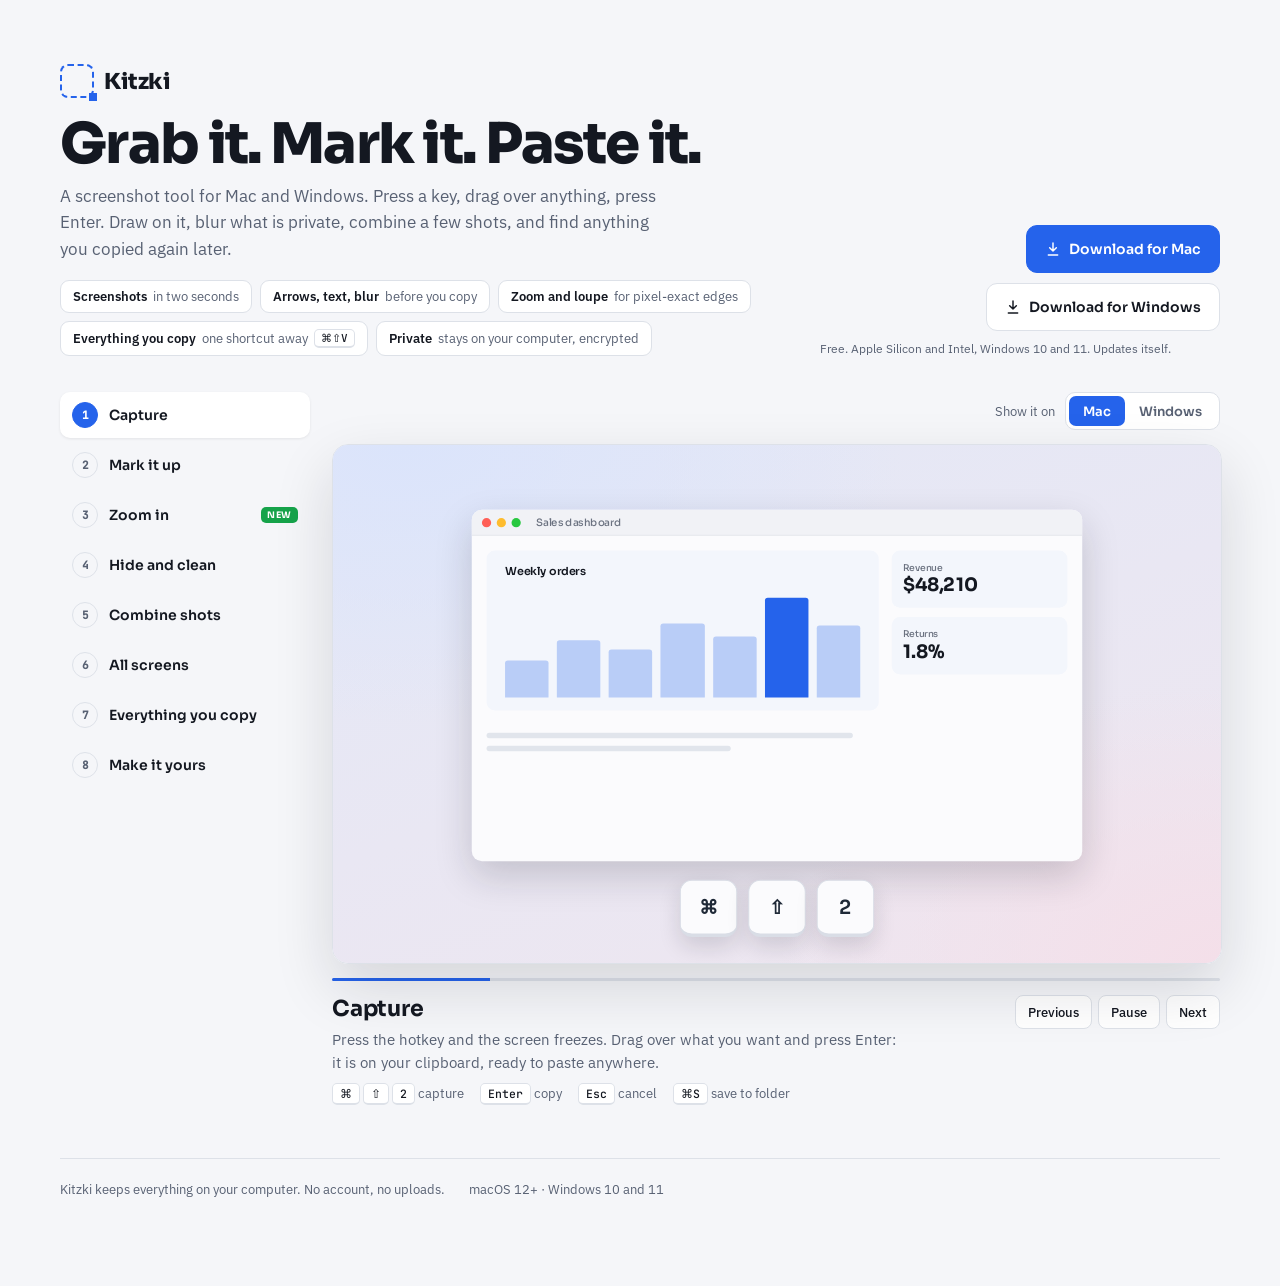
==== commit aafac039: "Update website" ====
--- a/docs/index.html
+++ b/docs/index.html
@@ -5,7 +5,7 @@
     <meta name="viewport" content="width=device-width, initial-scale=1.0" />
     <title>Kitzki: grab it, mark it, paste it</title>
     <meta name="description" content="Kitzki is a screenshot tool for Mac and Windows: capture, mark up, blur, combine shots, and find anything you copied again." />
-    <script type="module" crossorigin src="./assets/index-BVCF8UlT.js"></script>
+    <script type="module" crossorigin src="./assets/index-CZJCG5Q9.js"></script>
     <link rel="stylesheet" crossorigin href="./assets/index-CvVbhqJQ.css">
   </head>
   <body>
@@ -21,6 +21,7 @@
       <ul class="highlights">
         <li><b>Screenshots</b> in two seconds</li>
         <li><b>Arrows, text, blur</b> before you copy</li>
+        <li><b>Zoom and loupe</b> for pixel-exact edges</li>
         <li><b>Everything you copy</b> one shortcut away <kbd id="hlKeys"></kbd></li>
         <li><b>Private</b> stays on your computer, encrypted</li>
       </ul>
@@ -34,8 +35,8 @@
 
   <div class="whatsnew" id="whatsnew" role="region" aria-label="What's new">
     <span class="badge">NEW</span>
-    <p id="whatsnewText"><b>Kitzki now remembers everything you copy.</b> Text, links, images and files are one shortcut away. Watch how below, then try it.</p>
-    <button type="button" class="primary" id="tryClips">Try it now</button>
+    <p id="whatsnewText"><b>Zoom in for pixel-exact captures.</b> A loupe while you select, scroll to zoom, and a Magnify tool for the screenshot itself. Watch how below, then try it.</p>
+    <button type="button" class="primary" id="tryIt">Try it now</button>
     <button type="button" id="gotIt">Got it</button>
   </div>
 
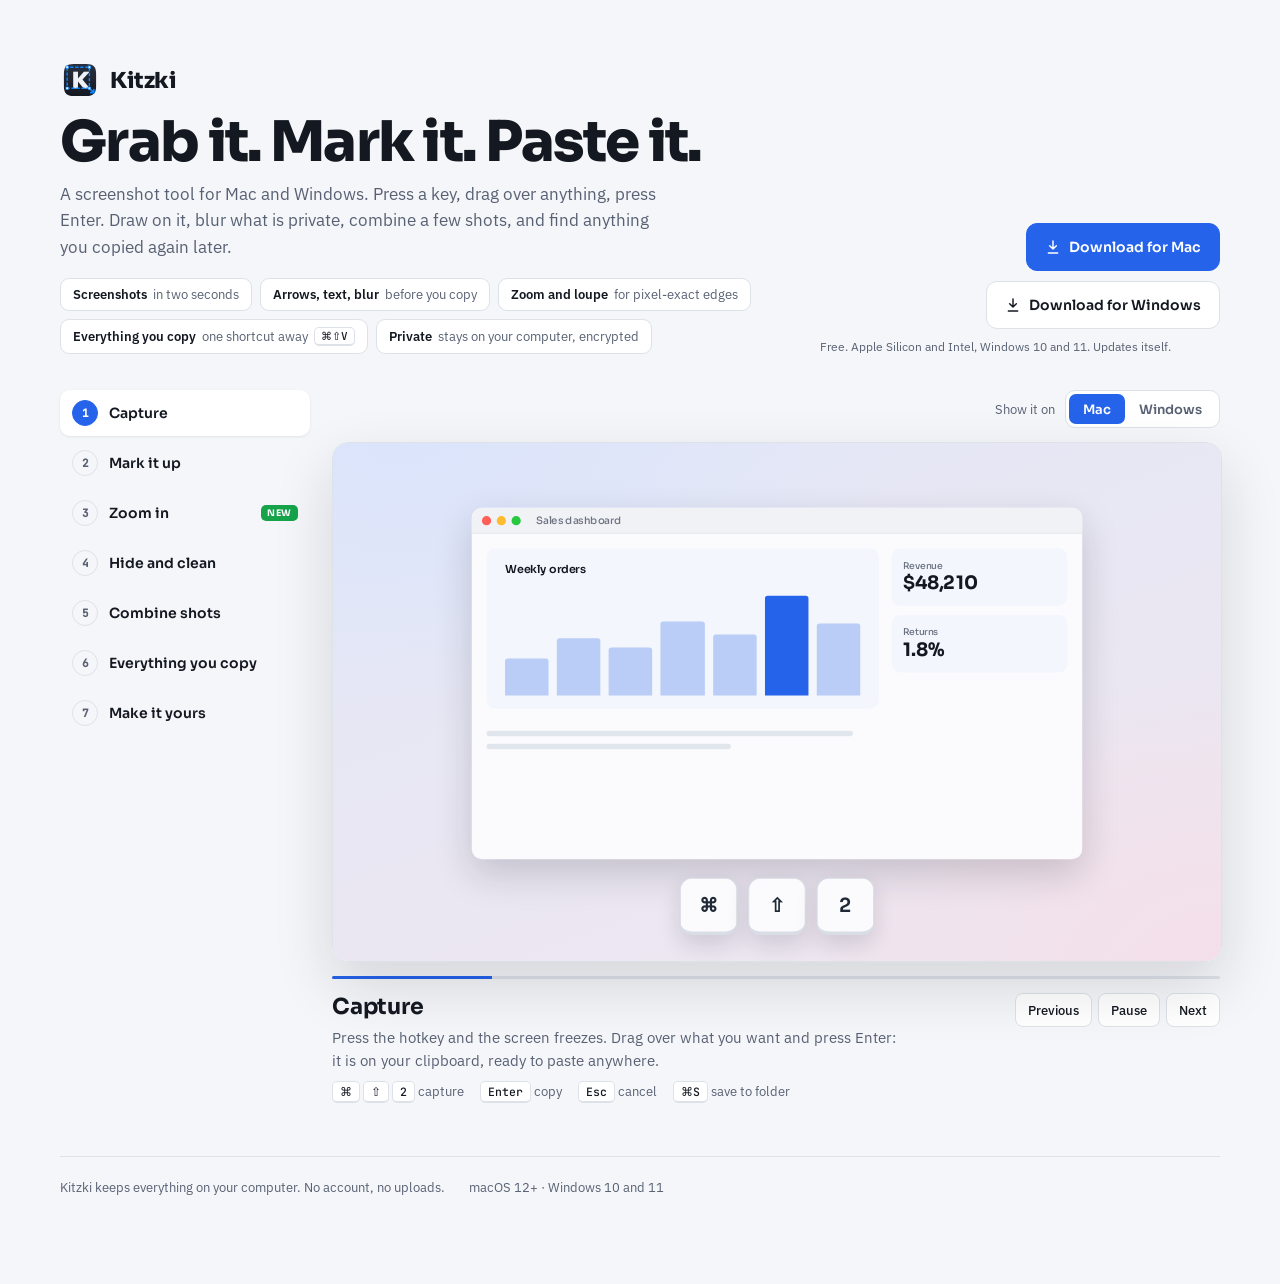
==== commit 0d714c11: "Update website" ====
--- a/docs/index.html
+++ b/docs/index.html
@@ -4,9 +4,10 @@
     <meta charset="UTF-8" />
     <meta name="viewport" content="width=device-width, initial-scale=1.0" />
     <title>Kitzki: grab it, mark it, paste it</title>
+    <link rel="icon" href="./assets/icon-small-Ct1NZX-S.svg" type="image/svg+xml" />
     <meta name="description" content="Kitzki is a screenshot tool for Mac and Windows: capture, mark up, blur, combine shots, and find anything you copied again." />
-    <script type="module" crossorigin src="./assets/index-CZJCG5Q9.js"></script>
-    <link rel="stylesheet" crossorigin href="./assets/index-CvVbhqJQ.css">
+    <script type="module" crossorigin src="./assets/index-iILhaP42.js"></script>
+    <link rel="stylesheet" crossorigin href="./assets/index-BxZNplYc.css">
   </head>
   <body>
 
@@ -15,7 +16,7 @@
   <div class="closebar app-only"><button type="button" id="close">Close</button></div>
   <section class="hero">
     <div>
-      <div class="brand"><i aria-hidden="true"></i>Kitzki</div>
+      <div class="brand"><img src="./assets/icon-animated-jA5vyFjj.svg" width="40" height="40" alt="">Kitzki</div>
       <h1>Grab it. Mark it. Paste it.</h1>
       <p class="lede">A screenshot tool for Mac and Windows. Press a key, drag over anything, press Enter. Draw on it, blur what is private, combine a few shots, and find anything you copied again later.</p>
       <ul class="highlights">
--- a/docs/assets/index-BxZNplYc.css
+++ b/docs/assets/index-BxZNplYc.css
@@ -0,0 +1 @@
+@font-face{font-family:Sora;font-style:normal;font-display:swap;font-weight:500;src:url(./sora-latin-500-normal-01eiPEn0.woff2)format("woff2"),url(./sora-latin-500-normal-w58xtEt9.woff)format("woff")}@font-face{font-family:Sora;font-style:normal;font-display:swap;font-weight:600;src:url(./sora-latin-600-normal-Cdg4DaK0.woff2)format("woff2"),url(./sora-latin-600-normal-1_7fyUAY.woff)format("woff")}@font-face{font-family:Sora;font-style:normal;font-display:swap;font-weight:700;src:url(./sora-latin-700-normal-9waGdLWo.woff2)format("woff2"),url(./sora-latin-700-normal-BKPfQAnC.woff)format("woff")}@font-face{font-family:Sora;font-style:normal;font-display:swap;font-weight:800;src:url(./sora-latin-800-normal-2tKLL3qT.woff2)format("woff2"),url(./sora-latin-800-normal-c3Huklug.woff)format("woff")}@font-face{font-family:IBM Plex Sans;font-style:normal;font-display:swap;font-weight:400;src:url(./ibm-plex-sans-latin-400-normal-CDDApCn2.woff2)format("woff2"),url(./ibm-plex-sans-latin-400-normal-CYLoc0-x.woff)format("woff")}@font-face{font-family:IBM Plex Sans;font-style:normal;font-display:swap;font-weight:500;src:url(./ibm-plex-sans-latin-500-normal-6ng42L7E.woff2)format("woff2"),url(./ibm-plex-sans-latin-500-normal-BgVn5rGT.woff)format("woff")}@font-face{font-family:IBM Plex Sans;font-style:normal;font-display:swap;font-weight:600;src:url(./ibm-plex-sans-latin-600-normal-CuJfVYMP.woff2)format("woff2"),url(./ibm-plex-sans-latin-600-normal-Cu4Hd6ag.woff)format("woff")}@font-face{font-family:JetBrains Mono;font-style:normal;font-display:swap;font-weight:500;src:url(./jetbrains-mono-latin-500-normal-BWZEU5yA.woff2)format("woff2"),url(./jetbrains-mono-latin-500-normal-CJOVTJB7.woff)format("woff")}:root{--bg:#f5f6f9;--ink:#141821;--muted:#586173;--line:#dde1e8;--card:#fff;--acc:#2563eb;--acc-ink:#fff;font-family:IBM Plex Sans,system-ui,sans-serif}@media (prefers-color-scheme:dark){:root:not([data-theme=light]){--bg:#111317;--ink:#eef0f4;--muted:#9aa3b2;--line:#2a2f38;--card:#1a1d23;--acc:#4c8dff;--acc-ink:#0b1020;--lightningcss-light: ;--lightningcss-dark:initial;color-scheme:dark}}:root[data-theme=dark]{--bg:#111317;--ink:#eef0f4;--muted:#9aa3b2;--line:#2a2f38;--card:#1a1d23;--acc:#4c8dff;--acc-ink:#0b1020;--lightningcss-light: ;--lightningcss-dark:initial;color-scheme:dark}body{background:var(--bg);color:var(--ink);padding:0 20px 80px}.wrap{max-width:1160px;margin:0 auto}.hero{grid-template-columns:minmax(0,1fr) minmax(0,400px);align-items:end;gap:24px;padding:56px 0 36px;display:grid}@media (width<=760px){.hero{grid-template-columns:1fr}}.brand{letter-spacing:-.02em;align-items:center;gap:10px;font:800 22px Sora,sans-serif;display:flex}.brand img{width:40px;height:40px;margin:-4px 0}h1{letter-spacing:-.03em;text-wrap:balance;margin:18px 0 10px;font:800 clamp(34px,5vw,56px)/1.02 Sora,sans-serif}.lede{max-width:60ch;color:var(--muted);margin:0;font-size:17px;line-height:1.55}.highlights{flex-wrap:wrap;gap:8px;margin:18px 0 0;padding:0;list-style:none;display:flex}.highlights li{background:var(--card);border:1px solid var(--line);color:var(--muted);border-radius:9px;align-items:center;gap:6px;padding:7px 12px;font-size:13px;display:flex}.highlights b{color:var(--ink);font-weight:600}.highlights kbd{border:1px solid var(--line);color:var(--ink);border-bottom-width:2px;border-radius:5px;padding:1px 6px;font:500 11px JetBrains Mono,monospace}.dl{flex-wrap:wrap;justify-content:flex-end;gap:10px;display:flex}@media (width<=760px){.dl{justify-content:flex-start}}.dl a{border:1px solid var(--line);height:46px;color:var(--ink);background:var(--card);border-radius:11px;align-items:center;gap:8px;padding:0 18px;font:600 14px Sora,sans-serif;text-decoration:none;display:flex}.dl a.primary{background:var(--acc);border-color:var(--acc);color:var(--acc-ink)}.dl a:focus-visible,.chap:focus-visible,.pbtn:focus-visible{outline:3px solid var(--acc);outline-offset:2px}.dl small{width:100%;color:var(--muted);font-size:12px;display:block}.tour{grid-template-columns:250px minmax(0,1fr);align-items:start;gap:22px;display:grid}@media (width<=860px){.tour{grid-template-columns:1fr}}.chapters{flex-direction:column;gap:4px;display:flex;position:sticky;top:16px}@media (width<=860px){.chapters{flex-direction:row;padding-bottom:4px;position:static;overflow-x:auto}}.chap{color:var(--ink);text-align:left;cursor:pointer;background:0 0;border:0;border-radius:10px;flex-shrink:0;align-items:center;gap:11px;padding:10px 12px;font:600 14px Sora,sans-serif;display:flex}.chap .n{border:1px solid var(--line);width:24px;height:24px;color:var(--muted);border-radius:50%;flex-shrink:0;justify-content:center;align-items:center;font:600 11px JetBrains Mono,monospace;display:flex}.chap[aria-current=true]{background:var(--card);box-shadow:0 1px 3px #00000014}.chap[aria-current=true] .n{background:var(--acc);border-color:var(--acc);color:var(--acc-ink)}.chap .new{letter-spacing:.06em;color:#fff;background:#16a34a;border-radius:5px;margin-left:auto;padding:2px 6px;font:700 9px Sora,sans-serif}.viewer{flex-direction:column;gap:14px;min-width:0;display:flex}.osbar{color:var(--muted);justify-content:flex-end;align-items:center;gap:10px;font-size:13px;display:flex}.seg{background:var(--card);border:1px solid var(--line);border-radius:10px;padding:3px;display:inline-flex}.seg button{height:30px;color:var(--muted);cursor:pointer;background:0 0;border:0;border-radius:7px;padding:0 14px;font:600 13px Sora,sans-serif}.seg button[aria-checked=true]{background:var(--acc);color:var(--acc-ink)}.seg button:focus-visible{outline:3px solid var(--acc);outline-offset:2px}.stage.win-os .win .tb i{display:none}.stage.win-os .win .tb:after{content:"– ▢ ✕";color:#6b7280;letter-spacing:1px;margin-left:auto;font-size:11px}.fit{border:1px solid var(--line);border-radius:16px;width:100%;position:relative;overflow:hidden;box-shadow:0 24px 60px #14182124}.natural{transform-origin:0 0;position:absolute;top:0;left:0}.natural *{box-sizing:border-box}.about{grid-template-columns:minmax(0,1fr) auto;align-items:start;gap:10px 20px;display:grid}.about h2{letter-spacing:-.01em;margin:0;font:700 22px Sora,sans-serif}.about p{color:var(--muted);max-width:64ch;margin:6px 0 0;font-size:15px;line-height:1.55}.about .keys{color:var(--muted);flex-wrap:wrap;grid-column:1/-1;gap:8px 16px;font-size:13px;display:flex}.about kbd{border:1px solid var(--line);background:var(--card);color:var(--ink);border-bottom-width:2px;border-radius:5px;padding:2px 7px;font:500 11.5px JetBrains Mono,monospace}.playbar{gap:6px;display:flex}.pbtn{border:1px solid var(--line);background:var(--card);height:34px;color:var(--ink);cursor:pointer;border-radius:8px;padding:0 12px;font:500 13px IBM Plex Sans,sans-serif}.progress{background:var(--line);border-radius:2px;height:3px;overflow:hidden}.progress i{background:var(--acc);width:0;height:100%;display:block}.foot{border-top:1px solid var(--line);color:var(--muted);flex-wrap:wrap;gap:8px 24px;margin-top:56px;padding-top:22px;font-size:13px;display:flex}.stage{color:#141821;background:radial-gradient(900px 500px at 8% 0,#dbe4fb,#0000 60%),radial-gradient(800px 500px at 100% 100%,#f4dfe9,#0000 60%),linear-gradient(160deg,#e3e8f7,#efe6ef);width:960px;height:560px;font-family:Sora,sans-serif;position:relative;overflow:hidden}.cap{color:#fff;white-space:nowrap;opacity:0;z-index:60;background:#141821d6;border-radius:18px;align-items:center;gap:7px;padding:8px 16px;font:500 13.5px Sora,sans-serif;transition:opacity .3s,transform .3s;display:flex;position:absolute;top:18px;left:50%;transform:translate(-50%,-6px)}.cap.on{opacity:1;transform:translate(-50%)}.cap kbd{background:#ffffff29;border:1px solid #ffffff40;border-radius:5px;padding:2px 7px;font:600 11.5px Sora,sans-serif}.el{transition:opacity .35s,transform .45s cubic-bezier(.2,.9,.2,1),left .6s cubic-bezier(.3,.1,.2,1),top .6s cubic-bezier(.3,.1,.2,1),width .6s cubic-bezier(.3,.1,.2,1),height .6s cubic-bezier(.3,.1,.2,1),background .4s,filter .4s;position:absolute}.hidden{opacity:0;pointer-events:none}.win{background:#fbfbfd;border-radius:11px;overflow:hidden;box-shadow:0 16px 40px #1418212e}.win .tb{color:#6b7280;background:#f1f2f6;border-bottom:1px solid #e4e6ec;align-items:center;gap:6px;height:28px;padding:0 11px;font:500 11px Sora,sans-serif;display:flex}.win .tb i{border-radius:50%;width:10px;height:10px}.dim{background:#12161f6b;inset:0}.sel{border:1.5px solid #fff;box-shadow:0 0 0 9999px #12161f6b}.sel .rd{color:#fff;white-space:nowrap;background:#000000bf;border-radius:4px;margin-bottom:5px;padding:2px 6px;font:500 10.5px JetBrains Mono,monospace;position:absolute;bottom:100%;left:-1px}.tools{background:#1f1f1f;border-radius:8px;gap:2px;padding:4px;display:flex;box-shadow:0 6px 18px #00000059}.tools b{color:#e8e8e8;border-radius:5px;justify-content:center;align-items:center;width:26px;height:26px;display:flex}.tools b.on{color:#fff;background:#0a84ff}.tools b.add{color:#fff;background:#0a84ff;gap:4px;width:auto;padding:0 8px;font:600 10.5px Sora,sans-serif}.tools .sp{background:#3a3a3a;width:1px;margin:4px 3px}.keycaps{gap:12px;display:flex}.keycaps span{color:#1f2937;background:#fbfbfd;border:1px solid #d9dde6;border-bottom-width:4px;border-radius:13px;justify-content:center;align-items:center;min-width:62px;height:62px;padding:0 14px;font:600 21px Sora,sans-serif;transition:transform .12s,border-bottom-width .12s;display:flex;box-shadow:0 10px 24px #14182124}.keycaps.down span{border-bottom-width:1px;transform:translateY(3px)}.toast{color:#fff;white-space:nowrap;background:#141821;border-radius:9px;padding:8px 14px;font:500 12px Sora,sans-serif}.cursor{z-index:70;filter:drop-shadow(0 2px 3px #0000004d);width:22px;height:22px;transition:opacity .2s,left .7s cubic-bezier(.3,.1,.2,1),top .7s cubic-bezier(.3,.1,.2,1)}.ripple{opacity:0;z-index:69;border:2px solid #2563eb;border-radius:50%;width:36px;height:36px;margin:-18px 0 0 -18px}.ripple.go{animation:.5s ease-out ripple}@keyframes ripple{0%{opacity:.8;transform:scale(.3)}to{opacity:0;transform:scale(1.6)}}.bar{color:#4a5261;white-space:nowrap;background:#fffffff7;border-radius:10px;align-items:center;gap:6px;padding:5px 5px 5px 11px;font:500 11px Sora,sans-serif;display:flex;box-shadow:0 8px 22px #00000038}.bar u{color:#141821;background:#fff;border:1px solid #c9cfd9;border-radius:7px;align-items:center;gap:5px;height:26px;padding:0 9px;font-weight:600;text-decoration:none;display:flex}.bar kbd{background:#f1f3f7;border:1px solid #c9cfd9;border-radius:3px;padding:1px 4px;font:500 9.5px JetBrains Mono,monospace}.draw{stroke-dasharray:400;stroke-dashoffset:400px;transition:stroke-dashoffset .8s ease-out}.draw.on{stroke-dashoffset:0}.checker{background:repeating-conic-gradient(#e7e9ee 0 25%,#f7f8fa 0 50%) 0 0/14px 14px}.chart{align-items:flex-end;gap:9px;height:120px;padding:0 20px;display:flex}.chart i{background:#b9cdf7;border-radius:3px 3px 0 0;flex:1}.chart i.hi{background:#2563eb}.line{background:#e1e5ec;border-radius:3px;height:6px;margin:8px 16px}.mon{background:#2b2d33;border-radius:10px;padding:8px}.mon .scr{background:linear-gradient(160deg,#c9d8ee,#e9e2d6);border-radius:2px;width:100%;height:100%;position:relative;overflow:hidden}.frame{opacity:0;border:2px dashed #2563eb;transition:opacity .2s;position:absolute;inset:0}.frame.on{opacity:1}.label{color:#fff;white-space:nowrap;background:#2563eb;border-radius:3px;padding:3px 7px;font:700 10px JetBrains Mono,monospace}.panel{background:#f6f7faf5;border:1px solid #1418211a;border-radius:14px;gap:10px;padding:14px;display:flex;overflow:hidden;box-shadow:0 -6px 26px #14182124}.clip{background:#fff;border:1px solid #dde1e8;border-radius:10px;flex-direction:column;flex-shrink:0;width:150px;height:130px;transition:transform .15s,box-shadow .15s,border-color .15s;display:flex;overflow:hidden}.clip.hot{border-color:#2563eb;transform:translateY(-3px);box-shadow:0 0 0 2px #2563eb}.clip .h{color:#fff;align-items:center;height:24px;padding:0 8px;font:600 9.5px Sora,sans-serif;display:flex}.clip .h em{opacity:.85;margin-left:auto;font-style:normal;font-weight:500}.clip .c{color:#141821;flex:1;padding:8px 9px;font:500 10.5px/1.45 Sora,sans-serif;overflow:hidden}.copied{color:#fff;white-space:nowrap;background:#141821;border-radius:7px;padding:4px 9px;font:600 11px Sora,sans-serif}.hl{background:#2563eb38;border-radius:3px;transition:background .3s}.fly{transition:left .7s cubic-bezier(.4,.1,.2,1),top .7s cubic-bezier(.4,.1,.2,1),transform .7s,opacity .4s}.stack{color:#141821;background:#fff;border-radius:12px;align-items:center;gap:10px;padding:10px 14px;font:500 12px Sora,sans-serif;display:flex;box-shadow:0 12px 30px #14182129}.stack b{color:#2563eb;text-align:center;min-width:18px;font:700 18px Sora,sans-serif}.setwin{color:#141821;background:#fff;border-radius:12px;flex-direction:column;gap:12px;padding:18px 20px;font:500 12.5px -apple-system,Segoe UI,sans-serif;display:flex;box-shadow:0 16px 40px #14182129}.setwin h4{letter-spacing:.07em;text-transform:uppercase;color:#6b7280;margin:0;font-size:10px}.setwin .r{grid-template-columns:150px 1fr;align-items:center;gap:10px;display:grid}.setwin .hk{text-align:center;border:1px solid #d7dbe3;border-radius:7px;justify-self:start;min-width:120px;padding:5px 12px;font-weight:600;transition:border-color .2s,color .2s}.setwin .hk.rec{color:#2563eb;border-color:#2563eb}.setwin .tg{background:#d1d5db;border-radius:10px;justify-self:start;width:34px;height:20px;transition:background .25s;position:relative}.setwin .tg:after{content:"";background:#fff;border-radius:50%;width:16px;height:16px;transition:left .25s;position:absolute;top:2px;left:2px}.setwin .tg.on{background:#2563eb}.setwin .tg.on:after{left:16px}@media (prefers-reduced-motion:reduce){.el,.cap,.draw,.cursor{transition:none}.ripple.go{animation:none}}.app-only{display:none}.in-app .app-only{display:flex}.in-app .web-only{display:none}.in-app .hero{padding-top:28px}.whatsnew{background:var(--card);border:1px solid var(--line);border-radius:12px;flex-wrap:wrap;align-items:center;gap:14px;margin-top:22px;padding:14px 16px;display:none;box-shadow:0 1px 3px #0000000f}.whatsnew.on{display:flex}.whatsnew .badge{letter-spacing:.06em;color:#fff;background:#16a34a;border-radius:5px;padding:3px 7px;font:700 10px Sora,sans-serif}.whatsnew p{min-width:240px;color:var(--muted);flex:1;margin:0;font-size:14px;line-height:1.5}.whatsnew p b{color:var(--ink)}.whatsnew button{border:1px solid var(--line);background:var(--card);height:36px;color:var(--ink);cursor:pointer;border-radius:9px;padding:0 14px;font:600 13px Sora,sans-serif}.whatsnew button.primary{background:var(--acc);border-color:var(--acc);color:var(--acc-ink)}.whatsnew button:focus-visible{outline:3px solid var(--acc);outline-offset:2px}.closebar{justify-content:flex-end}.closebar button{border:1px solid var(--line);background:var(--card);height:36px;color:var(--ink);cursor:pointer;border-radius:9px;padding:0 16px;font:600 13px Sora,sans-serif}
